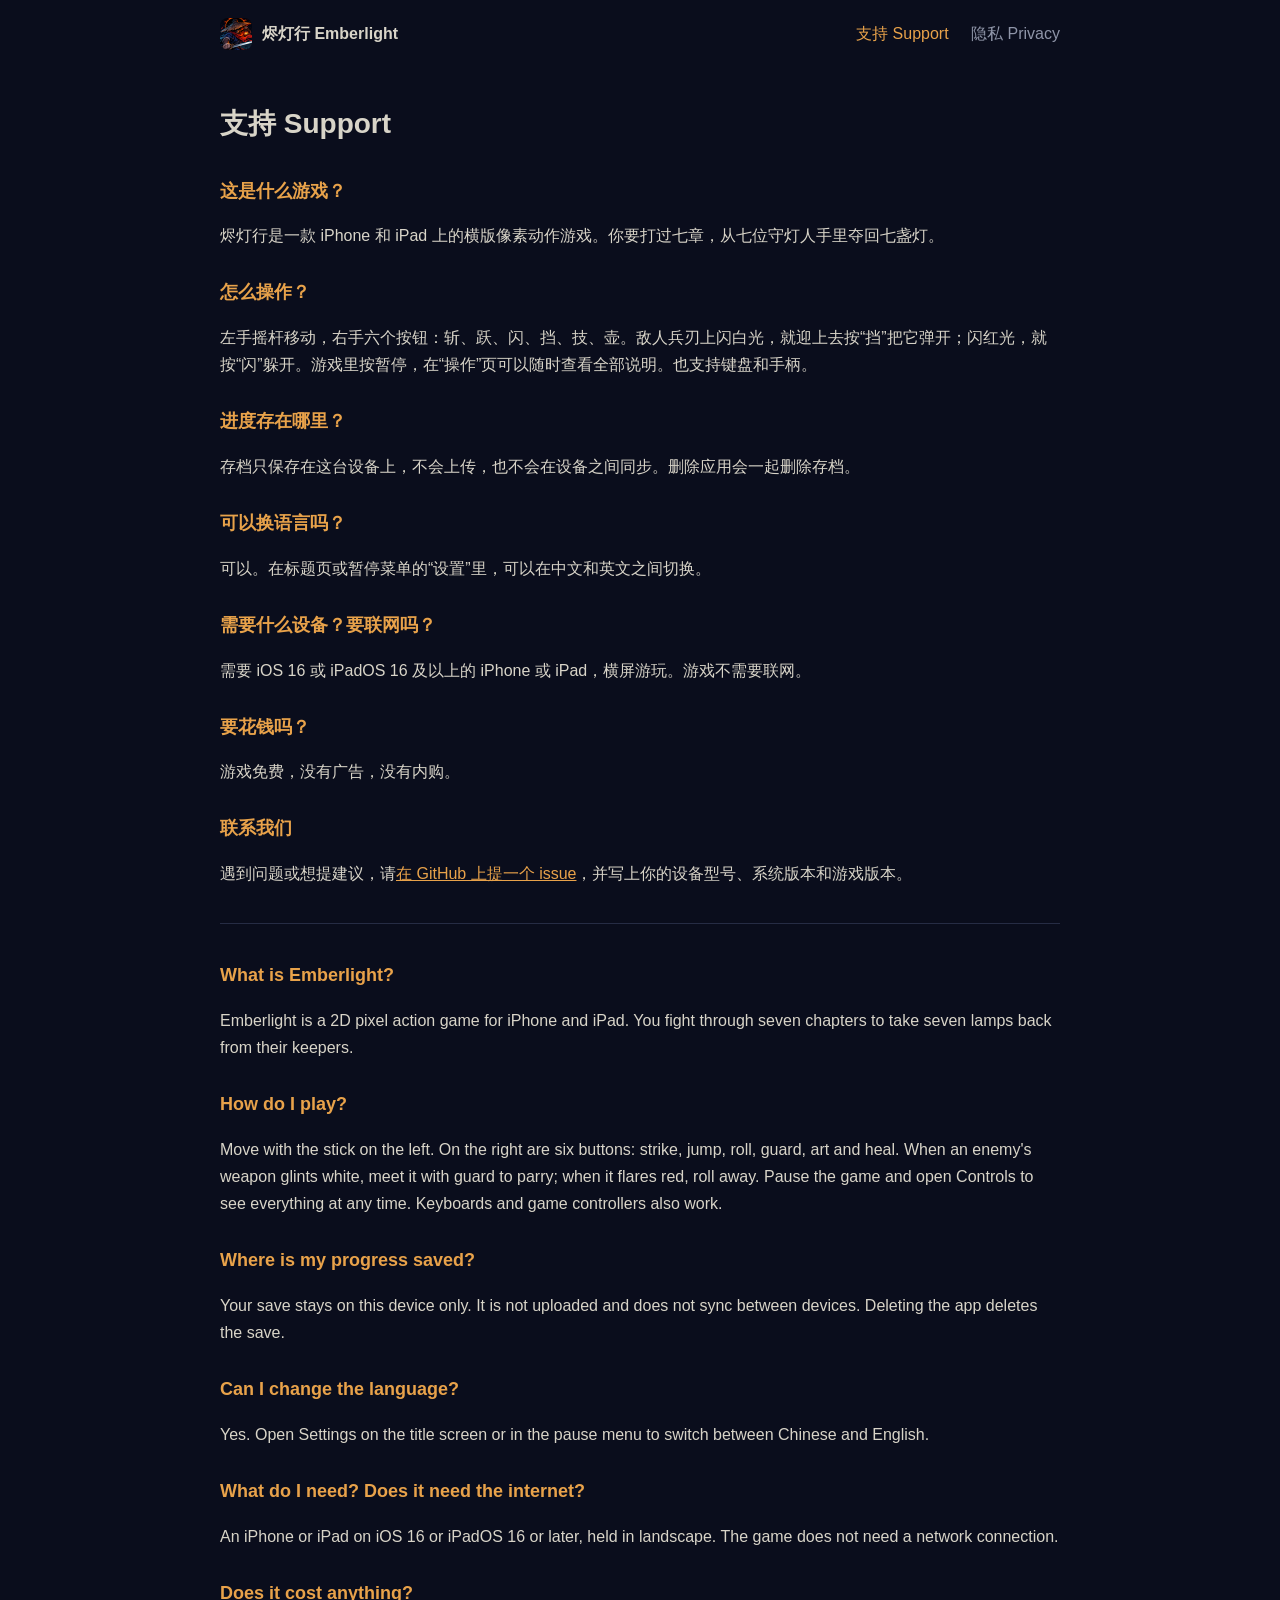
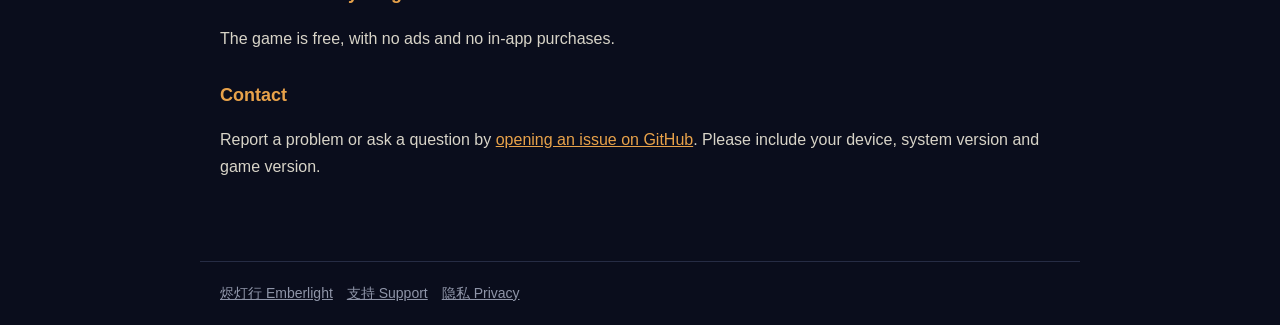
==== support.html @ 16590a94 "Emberlight site" ====
<!doctype html>
<html lang="zh-Hans">
<head>
<meta charset="utf-8">
<meta name="viewport" content="width=device-width, initial-scale=1">
<title>烬灯行 Emberlight 支持 Support</title>
<meta name="description" content="烬灯行（Emberlight）的常见问题：操作、存档、语言、设备要求和联系方式。">
<meta name="theme-color" content="#0a0d1c">
<link rel="icon" href="favicon.png" type="image/png">
<link rel="apple-touch-icon" href="apple-touch-icon.png">
<link rel="stylesheet" href="assets/site.css">
</head>
<body>
<header class="top">
  <a class="top-mark" href="./"><img src="assets/icon.png" width="32" height="32" alt=""><span>烬灯行 Emberlight</span></a>
  <nav class="top-links" aria-label="Main">
    <a href="support" aria-current="page">支持 Support</a>
    <a href="privacy">隐私 Privacy</a>
  </nav>
</header>
<main id="main">
<article class="doc">
  <h1>支持 Support</h1>
  <h2>这是什么游戏？</h2>
  <p>烬灯行是一款 iPhone 和 iPad 上的横版像素动作游戏。你要打过七章，从七位守灯人手里夺回七盏灯。</p>
  <h2>怎么操作？</h2>
  <p>左手摇杆移动，右手六个按钮：斩、跃、闪、挡、技、壶。敌人兵刃上闪白光，就迎上去按“挡”把它弹开；闪红光，就按“闪”躲开。游戏里按暂停，在“操作”页可以随时查看全部说明。也支持键盘和手柄。</p>
  <h2>进度存在哪里？</h2>
  <p>存档只保存在这台设备上，不会上传，也不会在设备之间同步。删除应用会一起删除存档。</p>
  <h2>可以换语言吗？</h2>
  <p>可以。在标题页或暂停菜单的“设置”里，可以在中文和英文之间切换。</p>
  <h2>需要什么设备？要联网吗？</h2>
  <p>需要 iOS 16 或 iPadOS 16 及以上的 iPhone 或 iPad，横屏游玩。游戏不需要联网。</p>
  <h2>要花钱吗？</h2>
  <p>游戏免费，没有广告，没有内购。</p>
  <h2>联系我们</h2>
  <p>遇到问题或想提建议，请<a href="https://github.com/RyanLii/emberlight-site/issues">在 GitHub 上提一个 issue</a>，并写上你的设备型号、系统版本和游戏版本。</p>
  <hr>
  <div class="en" lang="en">
  <h2>What is Emberlight?</h2>
  <p>Emberlight is a 2D pixel action game for iPhone and iPad. You fight through seven chapters to take seven lamps back from their keepers.</p>
  <h2>How do I play?</h2>
  <p>Move with the stick on the left. On the right are six buttons: strike, jump, roll, guard, art and heal. When an enemy's weapon glints white, meet it with guard to parry; when it flares red, roll away. Pause the game and open Controls to see everything at any time. Keyboards and game controllers also work.</p>
  <h2>Where is my progress saved?</h2>
  <p>Your save stays on this device only. It is not uploaded and does not sync between devices. Deleting the app deletes the save.</p>
  <h2>Can I change the language?</h2>
  <p>Yes. Open Settings on the title screen or in the pause menu to switch between Chinese and English.</p>
  <h2>What do I need? Does it need the internet?</h2>
  <p>An iPhone or iPad on iOS 16 or iPadOS 16 or later, held in landscape. The game does not need a network connection.</p>
  <h2>Does it cost anything?</h2>
  <p>The game is free, with no ads and no in-app purchases.</p>
  <h2>Contact</h2>
  <p>Report a problem or ask a question by <a href="https://github.com/RyanLii/emberlight-site/issues">opening an issue on GitHub</a>. Please include your device, system version and game version.</p>
  </div>
</article>
</main>
<footer><a href="./">烬灯行 Emberlight</a><a href="support">支持 Support</a><a href="privacy">隐私 Privacy</a></footer>
</body>
</html>
---- assets/site.css ----
:root { --bg:#0a0d1c; --panel:#11152a; --line:#262c44; --text:#d8d4c8; --dim:#8f95a8; --ember:#e8a24a; }
* { box-sizing: border-box; }
html { background: var(--bg); }
body { margin: 0; color: var(--text); font: 16px/1.7 -apple-system, "PingFang SC", "Helvetica Neue", Arial, sans-serif; }
a { color: var(--ember); }
.top { display: flex; align-items: center; justify-content: space-between; max-width: 880px; margin: 0 auto; padding: 18px 20px; }
.top-mark { display: flex; align-items: center; gap: 10px; color: var(--text); text-decoration: none; font-weight: 600; }
.top-mark img { border-radius: 8px; }
.top-links a { margin-left: 18px; color: var(--dim); text-decoration: none; }
.top-links a[aria-current] { color: var(--ember); }
main { max-width: 880px; margin: 0 auto; padding: 8px 20px 64px; }
.hero { text-align: center; padding: 36px 0 28px; }
.hero img.logo { width: min(424px, 80%); height: auto; image-rendering: pixelated; }
.hero p { color: var(--dim); max-width: 34em; margin: 18px auto 0; }
.shots { display: grid; gap: 14px; grid-template-columns: 1fr 1fr; margin: 26px 0; }
.shots img { width: 100%; height: auto; border: 1px solid var(--line); image-rendering: pixelated; display: block; }
.facts { display: grid; gap: 12px; grid-template-columns: repeat(auto-fit, minmax(200px, 1fr)); padding: 0; list-style: none; }
.facts li { background: var(--panel); border: 1px solid var(--line); padding: 12px 14px; }
.facts b { display: block; color: var(--ember); font-weight: 600; }
.doc h1 { font-size: 28px; margin: 24px 0 4px; }
.doc h2 { font-size: 18px; margin: 28px 0 6px; color: var(--ember); }
.doc p, .doc li { color: var(--text); }
.doc .en { color: var(--dim); }
hr { border: 0; border-top: 1px solid var(--line); margin: 36px 0; }
footer { max-width: 880px; margin: 0 auto; padding: 20px; color: var(--dim); font-size: 14px; border-top: 1px solid var(--line); }
footer a { color: var(--dim); margin-right: 14px; }
@media (max-width: 640px) { .shots { grid-template-columns: 1fr; } }
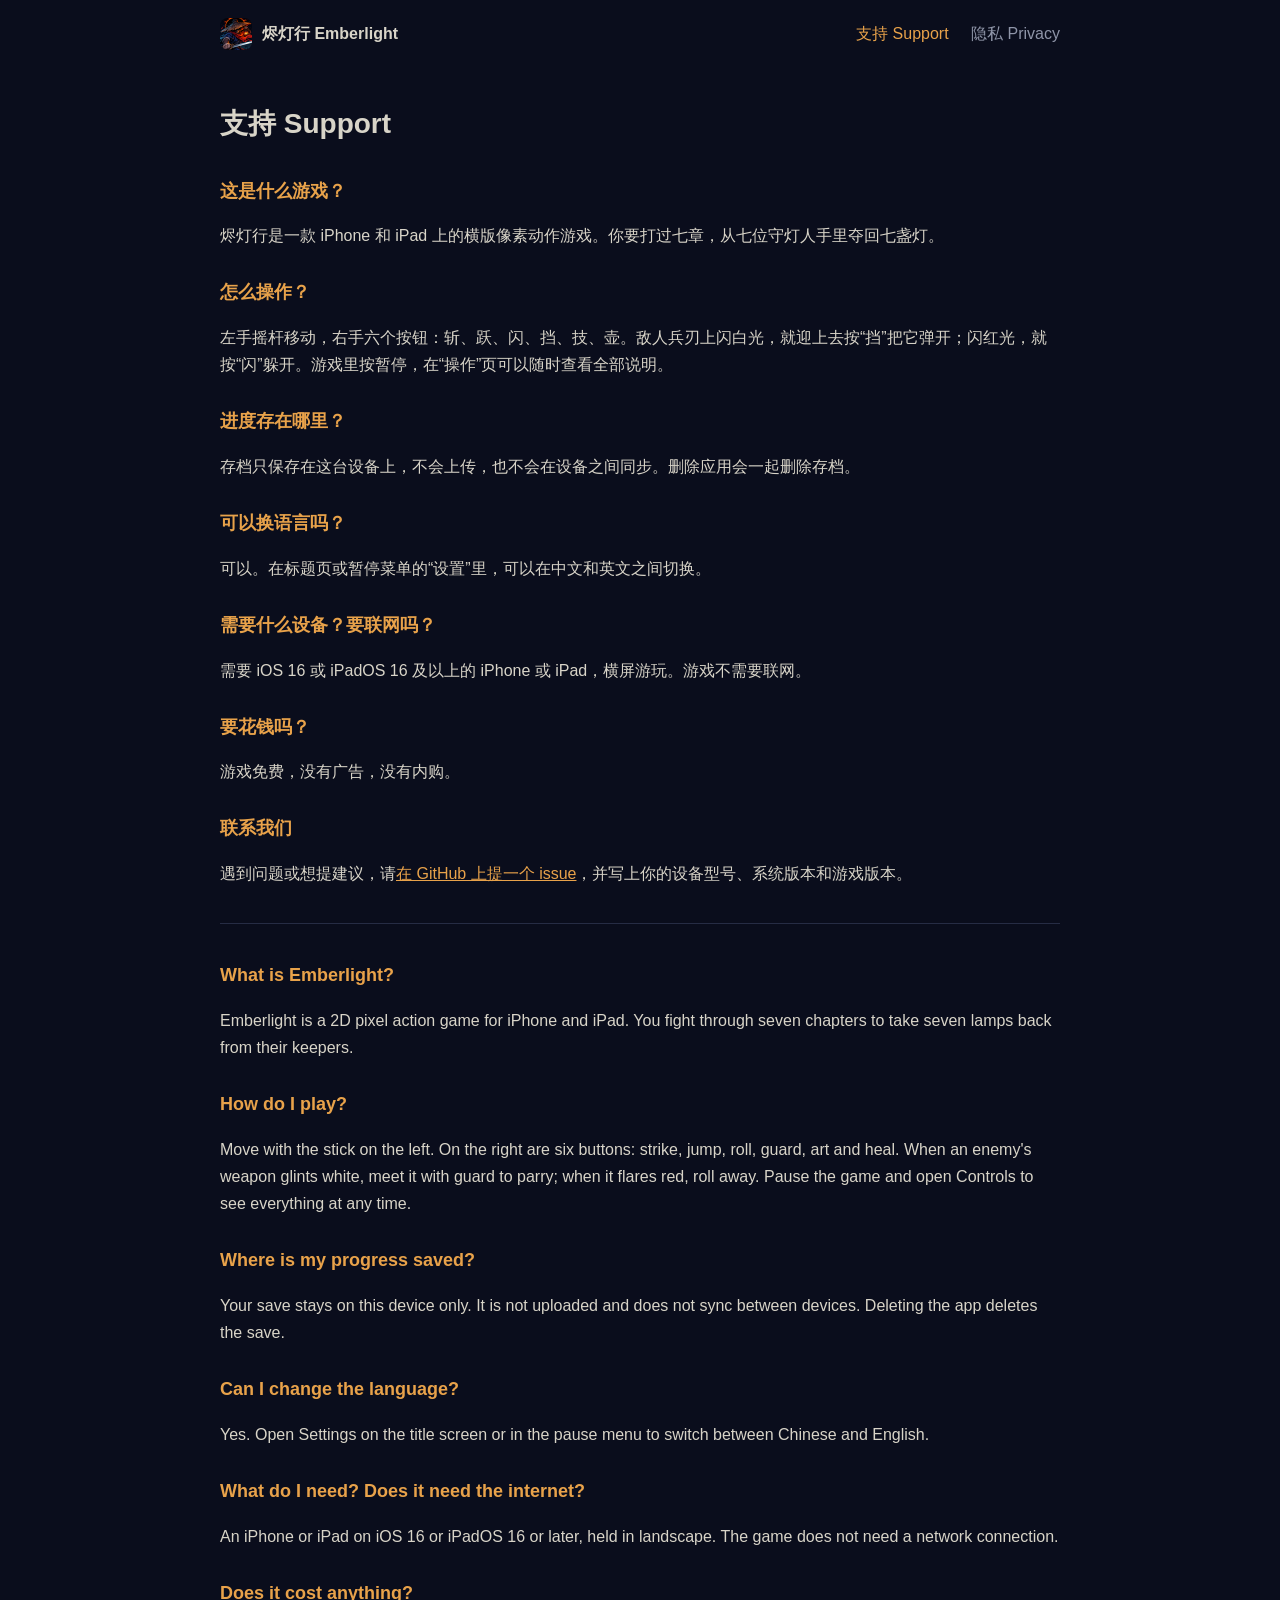
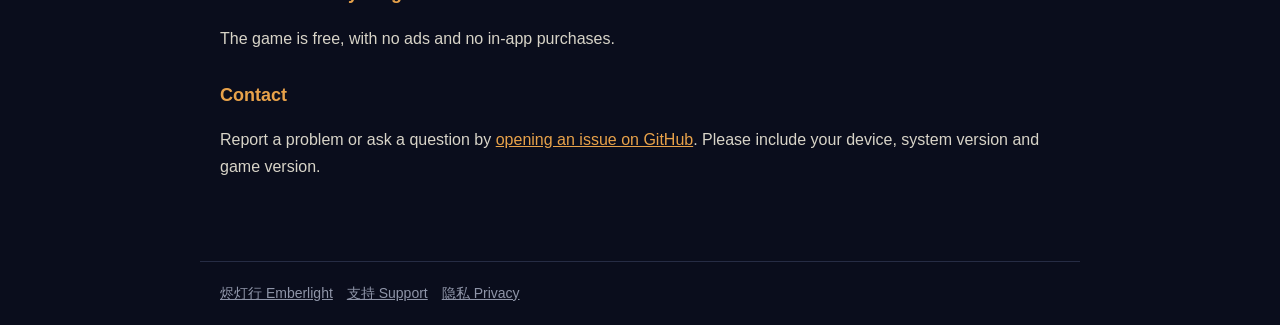
==== commit 42b13cd8: "Support page: remove the keyboard and controller line" ====
--- a/support.html
+++ b/support.html
@@ -24,7 +24,7 @@
   <h2>这是什么游戏？</h2>
   <p>烬灯行是一款 iPhone 和 iPad 上的横版像素动作游戏。你要打过七章，从七位守灯人手里夺回七盏灯。</p>
   <h2>怎么操作？</h2>
-  <p>左手摇杆移动，右手六个按钮：斩、跃、闪、挡、技、壶。敌人兵刃上闪白光，就迎上去按“挡”把它弹开；闪红光，就按“闪”躲开。游戏里按暂停，在“操作”页可以随时查看全部说明。也支持键盘和手柄。</p>
+  <p>左手摇杆移动，右手六个按钮：斩、跃、闪、挡、技、壶。敌人兵刃上闪白光，就迎上去按“挡”把它弹开；闪红光，就按“闪”躲开。游戏里按暂停，在“操作”页可以随时查看全部说明。</p>
   <h2>进度存在哪里？</h2>
   <p>存档只保存在这台设备上，不会上传，也不会在设备之间同步。删除应用会一起删除存档。</p>
   <h2>可以换语言吗？</h2>
@@ -40,7 +40,7 @@
   <h2>What is Emberlight?</h2>
   <p>Emberlight is a 2D pixel action game for iPhone and iPad. You fight through seven chapters to take seven lamps back from their keepers.</p>
   <h2>How do I play?</h2>
-  <p>Move with the stick on the left. On the right are six buttons: strike, jump, roll, guard, art and heal. When an enemy's weapon glints white, meet it with guard to parry; when it flares red, roll away. Pause the game and open Controls to see everything at any time. Keyboards and game controllers also work.</p>
+  <p>Move with the stick on the left. On the right are six buttons: strike, jump, roll, guard, art and heal. When an enemy's weapon glints white, meet it with guard to parry; when it flares red, roll away. Pause the game and open Controls to see everything at any time.</p>
   <h2>Where is my progress saved?</h2>
   <p>Your save stays on this device only. It is not uploaded and does not sync between devices. Deleting the app deletes the save.</p>
   <h2>Can I change the language?</h2>
